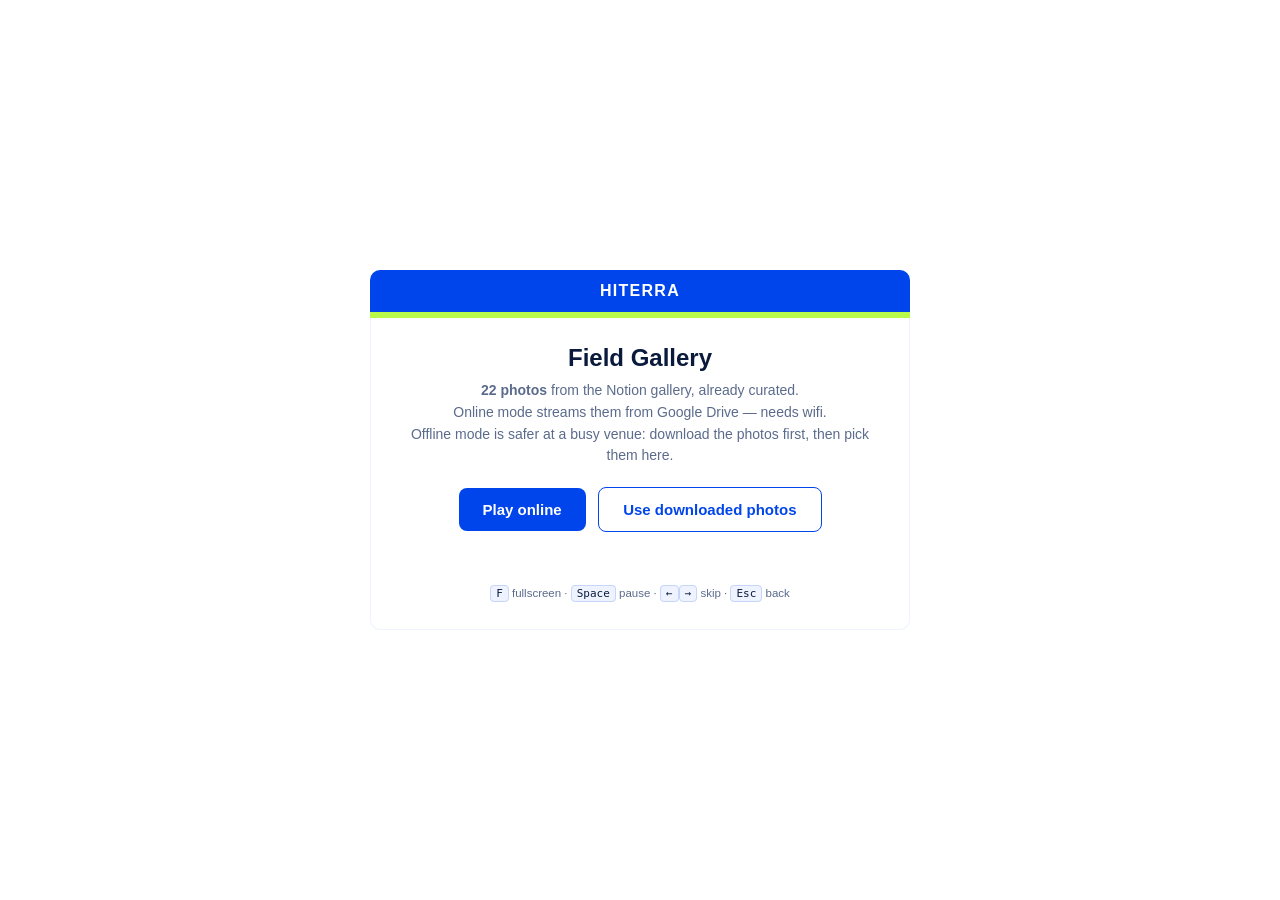
==== hiterra/HiTerra_Field_Gallery.html @ 8f876d96 "feat: update prototype" ====
<!DOCTYPE html>
<html lang="en"><head><meta charset="utf-8">
<meta name="viewport" content="width=device-width,initial-scale=1">
<title>HiTerra — Field Gallery</title>
<style>
:root{--blue:#0045EB;--lime:#B8FB4B;--navy:#0A1A3D;--mist:#EEF3FF;--muted:#5B6B8C}
*{box-sizing:border-box;margin:0;padding:0}
html,body{height:100%;background:var(--navy);font-family:-apple-system,BlinkMacSystemFont,"Segoe UI",Roboto,Helvetica,Arial,sans-serif;overflow:hidden}
#gate{height:100%;display:flex;align-items:center;justify-content:center;background:#fff;padding:24px}
.card{max-width:540px;width:100%;text-align:center}
.bar{background:var(--blue);color:#fff;font-weight:700;letter-spacing:.08em;padding:12px;border-radius:10px 10px 0 0}
.limebar{background:var(--lime);height:6px}
.body{border:1px solid var(--mist);border-top:none;border-radius:0 0 10px 10px;padding:26px}
h1{color:var(--navy);font-size:24px;margin-bottom:8px}
p{color:var(--muted);font-size:14px;line-height:1.55;margin-bottom:16px}
.btn{background:var(--blue);color:#fff;border:none;border-radius:8px;padding:13px 24px;font-size:15px;font-weight:600;cursor:pointer;margin:4px}
.btn.alt{background:#fff;color:var(--blue);border:1.5px solid var(--blue)}
#status{margin-top:14px;font-size:12.5px;color:var(--muted);min-height:18px}
.hint{margin-top:16px;font-size:11.5px;color:var(--muted);line-height:1.6}
kbd{background:var(--mist);border:1px solid #C6D6FA;border-radius:4px;padding:1px 5px;font-size:11px;color:var(--navy)}
#show{display:none;height:100%;position:relative}
.slide{position:absolute;inset:0;opacity:0;transition:opacity 1s ease;display:flex;align-items:center;justify-content:center}
.slide.on{opacity:1}
.slide img{max-width:100%;max-height:100%;object-fit:contain}
#accent{position:absolute;top:0;left:0;height:4px;background:var(--lime);width:0%;z-index:6;transition:width .25s linear}
#brand{position:absolute;top:0;left:0;right:0;height:60px;background:linear-gradient(180deg,rgba(10,26,61,.85),rgba(10,26,61,0));padding:15px 22px;z-index:5}
#brand span{color:#fff;font-weight:700;letter-spacing:.1em;font-size:15px}
#qrbox{position:absolute;right:22px;bottom:22px;background:#fff;border-radius:10px;padding:10px 10px 6px;text-align:center;z-index:5;box-shadow:0 6px 24px rgba(0,0,0,.35)}
#qrbox img{width:100px;height:100px;display:block}
#qrbox b{display:block;color:var(--blue);font-size:10px;margin-top:5px}
#cap{position:absolute;left:22px;bottom:26px;color:#fff;font-size:14px;background:rgba(10,26,61,.62);padding:8px 14px;border-radius:7px;z-index:5;max-width:50%}
#paused{position:absolute;top:50%;left:50%;transform:translate(-50%,-50%);color:#fff;background:rgba(10,26,61,.8);padding:14px 22px;border-radius:9px;display:none;z-index:7}
</style></head><body>

<div id="gate"><div class="card">
<div class="bar">HITERRA</div><div class="limebar"></div>
<div class="body">
<h1>Field Gallery</h1>
<p><b>22 photos</b> from the Notion gallery, already curated.<br>
Online mode streams them from Google Drive &mdash; needs wifi.<br>
Offline mode is safer at a busy venue: download the photos first, then pick them here.</p>
<button class="btn" id="go">Play online</button>
<button class="btn alt" id="pick">Use downloaded photos</button>
<input type="file" id="files" accept="image/*" multiple hidden>
<div id="status"></div>
<div class="hint"><kbd>F</kbd> fullscreen &middot; <kbd>Space</kbd> pause &middot; <kbd>&larr;</kbd><kbd>&rarr;</kbd> skip &middot; <kbd>Esc</kbd> back</div>
</div></div></div>

<div id="show">
<div id="accent"></div>
<div id="brand"><span>HITERRA</span></div>
<div id="cap"></div>
<div id="qrbox"><img src="[data-uri]" alt="Scan"><b>SCAN TO STAY IN TOUCH</b></div>
<div id="paused">Paused &mdash; Space to resume</div>
</div>

<script>
var DATA=[
  {id:"1pubpSQJqlV8cy9C1B_q9jPbMADLNg2_H", c:"Sidec"},
  {id:"1lW81SwYku19NXwWilY8XmPjmqAbsxSge", c:"Sidec"},
  {id:"1sXyZ5tFttRUkMxPPYQqg0Jpl1C49z6Xw", c:"Sidec"},
  {id:"1ZRcxhxa8xcDqwEc8G1mTI5FtrgaTFP4o", c:"Sidec"},
  {id:"1SyPOg4tgZC3NR2_te_USEcAlfnmT-HXg", c:"Sidec"},
  {id:"1oQ-dATKSHVIb2Elt4dFV8mxqupg_ftLP", c:"AGMY"},
  {id:"1weFgmD59WuYeD3-6jAbZDwz4vp8vIPpB", c:"AGMY"},
  {id:"1eZurAccj5inV1SnJU511eyCmkS_u17nx", c:"Dataran Pusaka"},
  {id:"1GE8W76Qp6HbcxGyeIviKUZB4qIfTMxm9", c:"Sidec"},
  {id:"1n370xFnimr8gYuIakfpdv9cUXEaWkWlr", c:"Sidec"},
  {id:"1mqlhJjKOJgj98kPvbop_mK8tOIndPE2w", c:"Sidec"},
  {id:"1Qgox7a29m-9ZuM91rbvNEf3Y2e6EpCH6", c:"Sidec"},
  {id:"1orJRNzq_hTthWnuWoRjdsKyAAghoc0Pn", c:"Dataran Pusaka"},
  {id:"1Kk4DCTBTfOcQaHCH6ttPq4AQdKR95Z4U", c:"Dataran Pusaka"},
  {id:"1SLiTrdudkUWF3Echj2EjOR4a3hLvQihN", c:"Dataran Pusaka"},
  {id:"1NveTdyvVaAza28iRHdkwUnDWLXw59G8O", c:"Dataran Pusaka"},
  {id:"1DFB8SjcEaGc0i0yboCmrRNfp4tuMYbhY", c:"Dataran Pusaka"},
  {id:"1jRNQ1Bfb5SXbLJHs_6-f2uxink-s8ldF", c:"Dataran Pusaka"},
  {id:"14JMi13yTqIaHYVU4CiiWk7tEc6BiGcsg", c:"Dataran Pusaka"},
  {id:"1a5Q-yUfDhZbDpDjZs-AQu8KFH2BAGvWN", c:"Dataran Pusaka"},
  {id:"16TgkNzd7Idu21tYvwC8OfY80kU36KvPq", c:"Dataran Pusaka"},
  {id:"1dRLRSSASwFqzSFdvqci7Ld8NeH3SWies", c:"Dataran Pusaka"}
];
(function(){
var list=[],idx=0,timer=null,tick=null,paused=false,layers=[],active=0,secs=6,fails=0;
var gate=document.getElementById('gate'),show=document.getElementById('show');
var cap=document.getElementById('cap'),accent=document.getElementById('accent');
var pausedEl=document.getElementById('paused'),status=document.getElementById('status');

document.getElementById('go').onclick=function(){
  status.textContent='Checking connection\u2026';
  var t=new Image(),done=false;
  t.onload=function(){if(!done){done=true;fails=0;list=DATA.slice();start();}};
  loadInto(t,DATA[0].id,function(){if(!done){done=true;status.textContent='Could not load from Google Drive \u2014 use downloaded photos instead.';}});
  setTimeout(function(){if(!done){done=true;status.textContent='Connection too slow \u2014 use downloaded photos instead.';}},10000);
};

document.getElementById('pick').onclick=function(){document.getElementById('files').click();};
document.getElementById('files').onchange=function(e){
  var fs=Array.prototype.slice.call(e.target.files).filter(function(f){return f.type.indexOf('image/')===0;});
  if(!fs.length){status.textContent='No images selected.';return;}
  fs.sort(function(a,b){return a.name.localeCompare(b.name,undefined,{numeric:true});});
  list=fs.map(function(f){
    var n=f.name.replace(/\.[^.]+$/,'').replace(/^\s*\d+[\s._-]*/,'').trim();
    return {url:URL.createObjectURL(f),c:n};
  });
  start();
};

function urls(id){return [
  "https://drive.google.com/thumbnail?id="+id+"&sz=w1600",
  "https://lh3.googleusercontent.com/d/"+id+"=w1600"
];}
function loadInto(img,id,onfail){
  var cand=urls(id),k=0;
  img.onerror=function(){k++;if(k<cand.length){img.src=cand[k];}else{img.onerror=null;if(onfail)onfail();}};
  img.src=cand[0];
}
function mk(){var d=document.createElement('div');d.className='slide';d.appendChild(document.createElement('img'));show.appendChild(d);return d;}
function start(){gate.style.display='none';show.style.display='block';layers=[mk(),mk()];idx=0;render(true);schedule();
  if(document.documentElement.requestFullscreen){document.documentElement.requestFullscreen().catch(function(){});}}
function render(first){
  var it=list[idx],n=first?0:1-active,img=layers[n].querySelector('img');
  if(it.url){img.onerror=null;img.onload=null;img.src=it.url;}
  else{img.onload=null;loadInto(img,it.id,function(){fails++;if(fails>=3){bail();}});}
  layers[n].classList.add('on'); if(!first)layers[active].classList.remove('on');
  active=n; cap.textContent=it.c||''; cap.style.display=it.c?'block':'none';
}
function bail(){clearTimeout(timer);clearInterval(tick);
  show.style.display='none';gate.style.display='flex';
  status.textContent='Images are not loading from Drive. Please use downloaded photos.';
  if(document.fullscreenElement)document.exitFullscreen();}
function schedule(){clearTimeout(timer);clearInterval(tick);if(paused)return;
  var t0=Date.now();accent.style.width='0%';
  tick=setInterval(function(){accent.style.width=Math.min(100,(Date.now()-t0)/(secs*1000)*100)+'%';},120);
  timer=setTimeout(function(){nx(1);},secs*1000);}
function nx(s){idx=(idx+s+list.length)%list.length;render(false);schedule();}
document.addEventListener('keydown',function(e){
  if(!list.length)return;
  if(e.key===' '){e.preventDefault();paused=!paused;pausedEl.style.display=paused?'block':'none';
    if(paused){clearTimeout(timer);clearInterval(tick);}else schedule();}
  if(e.key==='ArrowRight')nx(1);
  if(e.key==='ArrowLeft')nx(-1);
  if(e.key==='f'||e.key==='F'){document.fullscreenElement?document.exitFullscreen():document.documentElement.requestFullscreen();}
  if(e.key==='Escape')location.reload();
});
show.addEventListener('click',function(){nx(1);});
})();
</script></body></html>
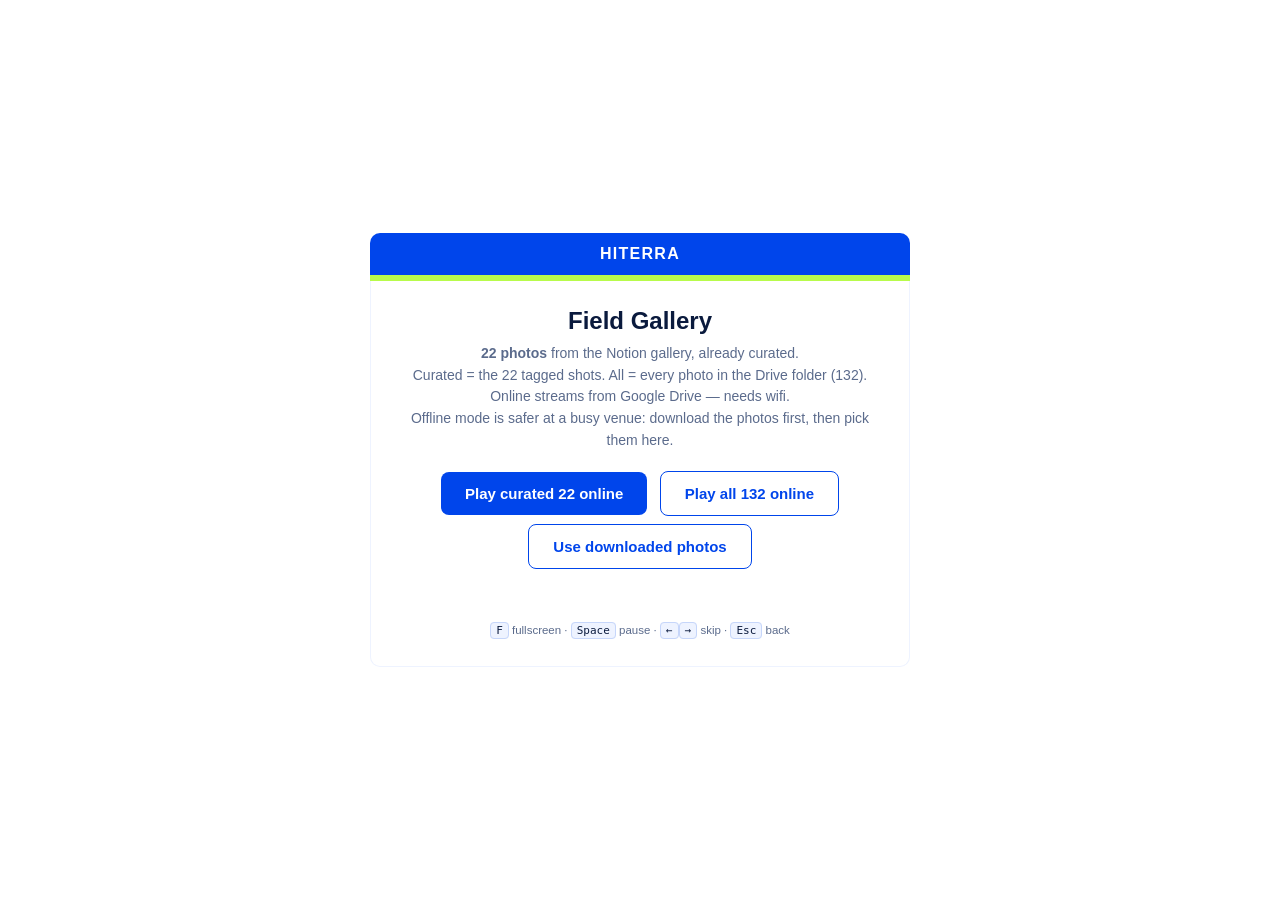
==== commit 76f9c7f2: "feat: update prototype" ====
--- a/hiterra/HiTerra_Field_Gallery.html
+++ b/hiterra/HiTerra_Field_Gallery.html
@@ -37,9 +37,10 @@
 <div class="body">
 <h1>Field Gallery</h1>
 <p><b>22 photos</b> from the Notion gallery, already curated.<br>
-Online mode streams them from Google Drive &mdash; needs wifi.<br>
+Curated = the 22 tagged shots. All = every photo in the Drive folder (132).<br>Online streams from Google Drive &mdash; needs wifi.<br>
 Offline mode is safer at a busy venue: download the photos first, then pick them here.</p>
-<button class="btn" id="go">Play online</button>
+<button class="btn" id="go">Play curated 22 online</button>
+<button class="btn alt" id="goall">Play all 132 online</button>
 <button class="btn alt" id="pick">Use downloaded photos</button>
 <input type="file" id="files" accept="image/*" multiple hidden>
 <div id="status"></div>
@@ -55,6 +56,140 @@
 </div>
 
 <script>
+var ALLPHOTOS=[
+  {id:"1mtPS2L46Ywr5BokcvAam5mDrqtiQk_D1", c:""},
+  {id:"1_7KNPvrkRNtWZLS_a79ld1spmmXn-MZ4", c:""},
+  {id:"1ggW7qR5Jfmz2T05y-KppVGr1qmBgg-dx", c:""},
+  {id:"1Snhwt0p2sQisbNKKSPUumU_VUm3kC4-Y", c:""},
+  {id:"1dRLRSSASwFqzSFdvqci7Ld8NeH3SWies", c:""},
+  {id:"1y0_m0zJEX6PNVXviIfnJ2-WVx9ldOYfn", c:""},
+  {id:"18XgkgEZV6M_At0-i5xlxmMMC1D0F9d_B", c:""},
+  {id:"1a5Q-yUfDhZbDpDjZs-AQu8KFH2BAGvWN", c:""},
+  {id:"16TgkNzd7Idu21tYvwC8OfY80kU36KvPq", c:""},
+  {id:"1Z2ba_Ii_fBsgw9FCK0Bq4UXuXynV_m6j", c:""},
+  {id:"1GYL2q4M_9PgG1KsPJ_qrkes0dg_oVXSm", c:""},
+  {id:"1DFB8SjcEaGc0i0yboCmrRNfp4tuMYbhY", c:""},
+  {id:"10wVkcZIaJWjbLVl4mzDqNHzMz_aWh-o0", c:""},
+  {id:"1xEmCnzsW4RGzcm0zJZHUB9WA-m5oAZKz", c:""},
+  {id:"1mOjkZ6uJpqahrXf4frksD_l6VdFn5F1F", c:""},
+  {id:"1jRNQ1Bfb5SXbLJHs_6-f2uxink-s8ldF", c:""},
+  {id:"1U8S-EvAJSDu4Qgl2RRQeMBmdXzHs2uLm", c:""},
+  {id:"1ZrV3Op3AqOfbssv6prAHLyRFXvpxIwBe", c:""},
+  {id:"13LarU8-rRnybH-3P4EmiPwTxLGeFmYFx", c:""},
+  {id:"1RkwoGgD9mDEtk9ymczqR5AtBImiMXfa4", c:""},
+  {id:"16PnRKce1Usjx6YiCRB4XWrhosmBiuGy4", c:""},
+  {id:"1-SAIGDaAoKohotBn5ig1c-Ns4KtXZyps", c:""},
+  {id:"1_-jT45DCtzXpVBtGk2s6734otxJW_VtG", c:""},
+  {id:"1PBvK1O5X2AIUl1l5sKE6rHiJy3rM5o0d", c:""},
+  {id:"14JMi13yTqIaHYVU4CiiWk7tEc6BiGcsg", c:""},
+  {id:"1dZ3KHljx4cVXUKGGnfLv3a8i5TVcaQzE", c:""},
+  {id:"1udO3fbCpU4a4rrDpfXzKzYbqLeA3Fo7Z", c:""},
+  {id:"171Pm9eJHDgRKazQZX-PSsNOEj9hjkDNi", c:""},
+  {id:"12_-X5JnOCHskNeUKITv6seSfOtF9N1mv", c:""},
+  {id:"1-C_sNPCUiwjgUMfuhwf93KFl9_WvydFb", c:""},
+  {id:"1Y1YhTdYyqz0KVf1oBZWrLZX12EwR0hUi", c:""},
+  {id:"1X5tnqoCSEJq-urAWFX7xVwYnQaCx2hoO", c:""},
+  {id:"1mpWCoE7jLFq80LDBMyEAmmJ6byB-aqWj", c:""},
+  {id:"1ZiXWb4Ajdg8DCVEe0mQv7WdBHx15FRp8", c:""},
+  {id:"1yHy4552gzkBHIFiiOIx-cYZ9RPhTx5Y_", c:""},
+  {id:"17VoaMmYDUuL5N64PoTvtiTqajALhpkT9", c:""},
+  {id:"1sn-gES0xpiGuOKux4n5yewAglgwL7_lr", c:""},
+  {id:"1funeVT1UiqVX7Rxby63miC8URKRaidYE", c:""},
+  {id:"1aObB3Cv1Ylpg9hgS9qgO27upi3fzvD_E", c:""},
+  {id:"1EY4_7J6Ql1m_FBn09-cfStSVHgkVBa-s", c:""},
+  {id:"1ZVu_nONQ3B0NF38eMui5NpRQNMpRN_5t", c:""},
+  {id:"14UXzo08XqUDZSHc6cN5tODEXX0J3xhaM", c:""},
+  {id:"1Kk4DCTBTfOcQaHCH6ttPq4AQdKR95Z4U", c:""},
+  {id:"1osRJesAxXVJMIu3XJCsObOM58GrBk03N", c:""},
+  {id:"1W4xfQPimoACJqhGJY9zizWRFIeUJKTgZ", c:""},
+  {id:"1933wdPrbCQjEoUXjhTOWORLScDsO4YuQ", c:""},
+  {id:"1w2UEyemmtTsC55K35Hgrr6Z_oxNU-aE3", c:""},
+  {id:"1V-qGSj9Zql-KdgzKMaL5qnDeOu3-ga-q", c:""},
+  {id:"1IZS36edeqQUK8zEba0brO8xhZmCaBhuz", c:""},
+  {id:"15wEdrTvcFVzZddA89nNhjlzPr4Z7vtJs", c:""},
+  {id:"1XobWigTZjHKEkiY5GSDqpmKpf1OCW8s_", c:""},
+  {id:"101pK-GFJMukZrKaYQ4wJu7QDNLBZ5jT5", c:""},
+  {id:"1mMdAMsDOVkq5oprNRupcrxnJeWSNx7la", c:""},
+  {id:"1fYatksAvN8PivKZiSZWsxgOcNhXUybDf", c:""},
+  {id:"1MgXsjac3qLRwKbCMvlGVtUqvKXWER_Zm", c:""},
+  {id:"1prBZFXrGVlNC8qY_7Y-_vWXJP0suQNCb", c:""},
+  {id:"1uw8y83QO6yekGaf1QGkW2Be7miN4Tfps", c:""},
+  {id:"1oSSQlL9jBSV-L7A-rTzp3XQ5BYlza6SU", c:""},
+  {id:"1NveTdyvVaAza28iRHdkwUnDWLXw59G8O", c:""},
+  {id:"1Z7ECWrscwEhTEQjLZVEetNH10P_BncpQ", c:""},
+  {id:"1t-RgUu4cde5P6MK0WyWGihg4MrovuUvw", c:""},
+  {id:"1hTdp_blptyw70ZsVUTf7jbQbFYw94a7L", c:""},
+  {id:"1wClmcQSovagLg2HWnVwepd6S60MaLThO", c:""},
+  {id:"1QLWqIKqkefLWgjBii8amz73TpJSkQSwS", c:""},
+  {id:"1W1HKFXkat9eHtcC5dAChkGmwFjZ7Qihs", c:""},
+  {id:"1KIAocuLpflgRjAIu13TMzpJ60mnR1BbC", c:""},
+  {id:"1rzfENhRf2smisqjK_yEi27zoPpMO4Dxo", c:""},
+  {id:"1FleoVOZZfp2bfWamW8IY4eyzHUS73-e-", c:""},
+  {id:"1qdSm69KtxvnMSmFAbaiyKQpd8cmiNZ0m", c:""},
+  {id:"1SLiTrdudkUWF3Echj2EjOR4a3hLvQihN", c:""},
+  {id:"1lakP4nMDfcKZTMwvaeN4XxXVAb-3bcM_", c:""},
+  {id:"12wW_ygdrkhDckXM70AdaRQ27f_zwRr7L", c:""},
+  {id:"1mFsYO904l3aRb_jx9MRPo3o10lroqzGK", c:""},
+  {id:"1n370xFnimr8gYuIakfpdv9cUXEaWkWlr", c:""},
+  {id:"1orJRNzq_hTthWnuWoRjdsKyAAghoc0Pn", c:""},
+  {id:"1mqlhJjKOJgj98kPvbop_mK8tOIndPE2w", c:""},
+  {id:"1MaVYZjigiITROw_qYb5iXZ9_l6rVNyu-", c:""},
+  {id:"1eZurAccj5inV1SnJU511eyCmkS_u17nx", c:""},
+  {id:"1sXyZ5tFttRUkMxPPYQqg0Jpl1C49z6Xw", c:""},
+  {id:"1NOzr42Jv8Mw947Uq_aL6GK6kkikU4zxf", c:""},
+  {id:"1ZMlPn2wQ4ZGYdV860gQep5E2hF5sy7AI", c:""},
+  {id:"1oQ-dATKSHVIb2Elt4dFV8mxqupg_ftLP", c:""},
+  {id:"1weFgmD59WuYeD3-6jAbZDwz4vp8vIPpB", c:""},
+  {id:"1JMhsIokLeBn_y7jchkX2GgEhw8Y8e7fK", c:""},
+  {id:"15PFovkkCIn9qxKWZZ7wIBVHLvRXHSrlW", c:""},
+  {id:"1GE8W76Qp6HbcxGyeIviKUZB4qIfTMxm9", c:""},
+  {id:"1D3lcQ47PwgxGeXcD5dP7CUU03QqHVeCg", c:""},
+  {id:"1ri2RZvbW49WmzckxQ6RTDSYfeSPHM6XW", c:""},
+  {id:"1SyPOg4tgZC3NR2_te_USEcAlfnmT-HXg", c:""},
+  {id:"1z7JuQCq3fb7u0sQoxL47xR-sE4u1Ey8_", c:""},
+  {id:"1pubpSQJqlV8cy9C1B_q9jPbMADLNg2_H", c:""},
+  {id:"1QG-67YukFW6GIYaoHUQhCituEL5l1UqB", c:""},
+  {id:"1FeN7JI1NGAxWVGVNFjbJHMuYUQGcW67A", c:""},
+  {id:"1XBEefSX1qlIspKwjaAOp1tozkt2RRxRY", c:""},
+  {id:"1XY-RP9RJlMZ2F_fqfnDrms8MsfNp9p88", c:""},
+  {id:"1EajeoSi3VKoeajtH5kMhARD8tgiq_LLz", c:""},
+  {id:"1R58eaUWOMrQOYTPvKldWV8L474mFn252", c:""},
+  {id:"1dWBrexi-85XuFuOQ3DMenPsnknTGCVyt", c:""},
+  {id:"1NAlcGCyhxV7_QxaSz4zJgQzL7TeJnPtQ", c:""},
+  {id:"1v07MCq7SLtt9MMr1IhBkeOy3Hgm_6h2O", c:""},
+  {id:"18IdCTzkzk7VnIr9BsSwth8zVHQx5CYRt", c:""},
+  {id:"1EBlQUKOuI9Cj1YPGS0JYA2Uq-Lv9hure", c:""},
+  {id:"1yiWksh_yS7AFltakgIyTvAzcJV19yQyM", c:""},
+  {id:"16NMoVILlUSv4TLUIxktgZcJraNwGnn7l", c:""},
+  {id:"13ORUJhkTrLSz27wt2IkXocERfEZuhEew", c:""},
+  {id:"1kI_31D9pKovEKJedDdX3YCV1XIaZ9URc", c:""},
+  {id:"1JRHmm8hI3sYnb3xWKh6hPuO4cJer5lX7", c:""},
+  {id:"1K64xzq06hxtInFFZlMTXGJrSSGB0vEg2", c:""},
+  {id:"1A35K49zSDE33UjCZ1ADroLjbI4CPcokO", c:""},
+  {id:"12SzgbcNH1XZEWzDUiIEw5JO2aGsmXMp4", c:""},
+  {id:"1Qgox7a29m-9ZuM91rbvNEf3Y2e6EpCH6", c:""},
+  {id:"1cSFHGJD6tt2hbDUW9gN9KSGjla0NPkXc", c:""},
+  {id:"17T006RtMuXv0yflQc0O22ETBly1g-8Ti", c:""},
+  {id:"1IZ1bzsoEnqj7Swi1ar6TOpJPKxm5Z_9z", c:""},
+  {id:"1IVdACqbFeAHN-MidAfQGCyqyThBqJL-4", c:""},
+  {id:"1TtqCNnWaOXMs5zOFpAkRO16fuX_JKv3I", c:""},
+  {id:"1dl0LVGei0WjPPp7Nzk8J9nkBqnQy-REP", c:""},
+  {id:"11aKpNmeh3QOXajWnkbL-HYDBOWM1cfQ2", c:""},
+  {id:"1D6w1kyP3WZAjwgv3Mmj8Oz0-lJUbG7_3", c:""},
+  {id:"1B4hL3tbWw_PAkkLctrcuUjdw6bceIClL", c:""},
+  {id:"16Nl_kgcymSX5c3T-DBxi0HLVSEbDaNr8", c:""},
+  {id:"1Chz0maesSM_XAT_Ru8VBvyIQutuhTjgA", c:""},
+  {id:"1lW81SwYku19NXwWilY8XmPjmqAbsxSge", c:""},
+  {id:"1NOJUrleiiFeOJ-lZNGaxq2tL2OPV6DYJ", c:""},
+  {id:"1BZyvGRcwK4ulS_-TgchDO1RkwnNObGVT", c:""},
+  {id:"1CFyn2o-SgS2GqCODNdFFIsPdyO64-5Pa", c:""},
+  {id:"1eXI0uROcZ-OCOBGhmzFpHqIChoYMtKep", c:""},
+  {id:"1ZRcxhxa8xcDqwEc8G1mTI5FtrgaTFP4o", c:""},
+  {id:"1crdZfEiLHv8MC5XI4r1S-Pk_UsLA41G5", c:""},
+  {id:"1Ga7Z02qhEinc5z58JmrjI2a2L6YqLP7i", c:""},
+  {id:"1RhAf7yrdMKRMHAToUwvr0uzT6TjLUgC1", c:""},
+  {id:"1Yzi1colY2z5OWyd3l19F-E5DzYpt1aVc", c:""}
+];
 var DATA=[
   {id:"1pubpSQJqlV8cy9C1B_q9jPbMADLNg2_H", c:"Sidec"},
   {id:"1lW81SwYku19NXwWilY8XmPjmqAbsxSge", c:"Sidec"},
@@ -93,6 +228,13 @@
   setTimeout(function(){if(!done){done=true;status.textContent='Connection too slow \u2014 use downloaded photos instead.';}},10000);
 };
 
+document.getElementById('goall').onclick=function(){
+  status.textContent='Checking connection\u2026';
+  var t=new Image(),done=false;
+  t.onload=function(){if(!done){done=true;fails=0;list=ALLPHOTOS.slice();start();}};
+  loadInto(t,ALLPHOTOS[0].id,function(){if(!done){done=true;status.textContent='Could not load from Google Drive \u2014 use downloaded photos instead.';}});
+  setTimeout(function(){if(!done){done=true;status.textContent='Connection too slow \u2014 use downloaded photos instead.';}},10000);
+};
 document.getElementById('pick').onclick=function(){document.getElementById('files').click();};
 document.getElementById('files').onchange=function(e){
   var fs=Array.prototype.slice.call(e.target.files).filter(function(f){return f.type.indexOf('image/')===0;});
